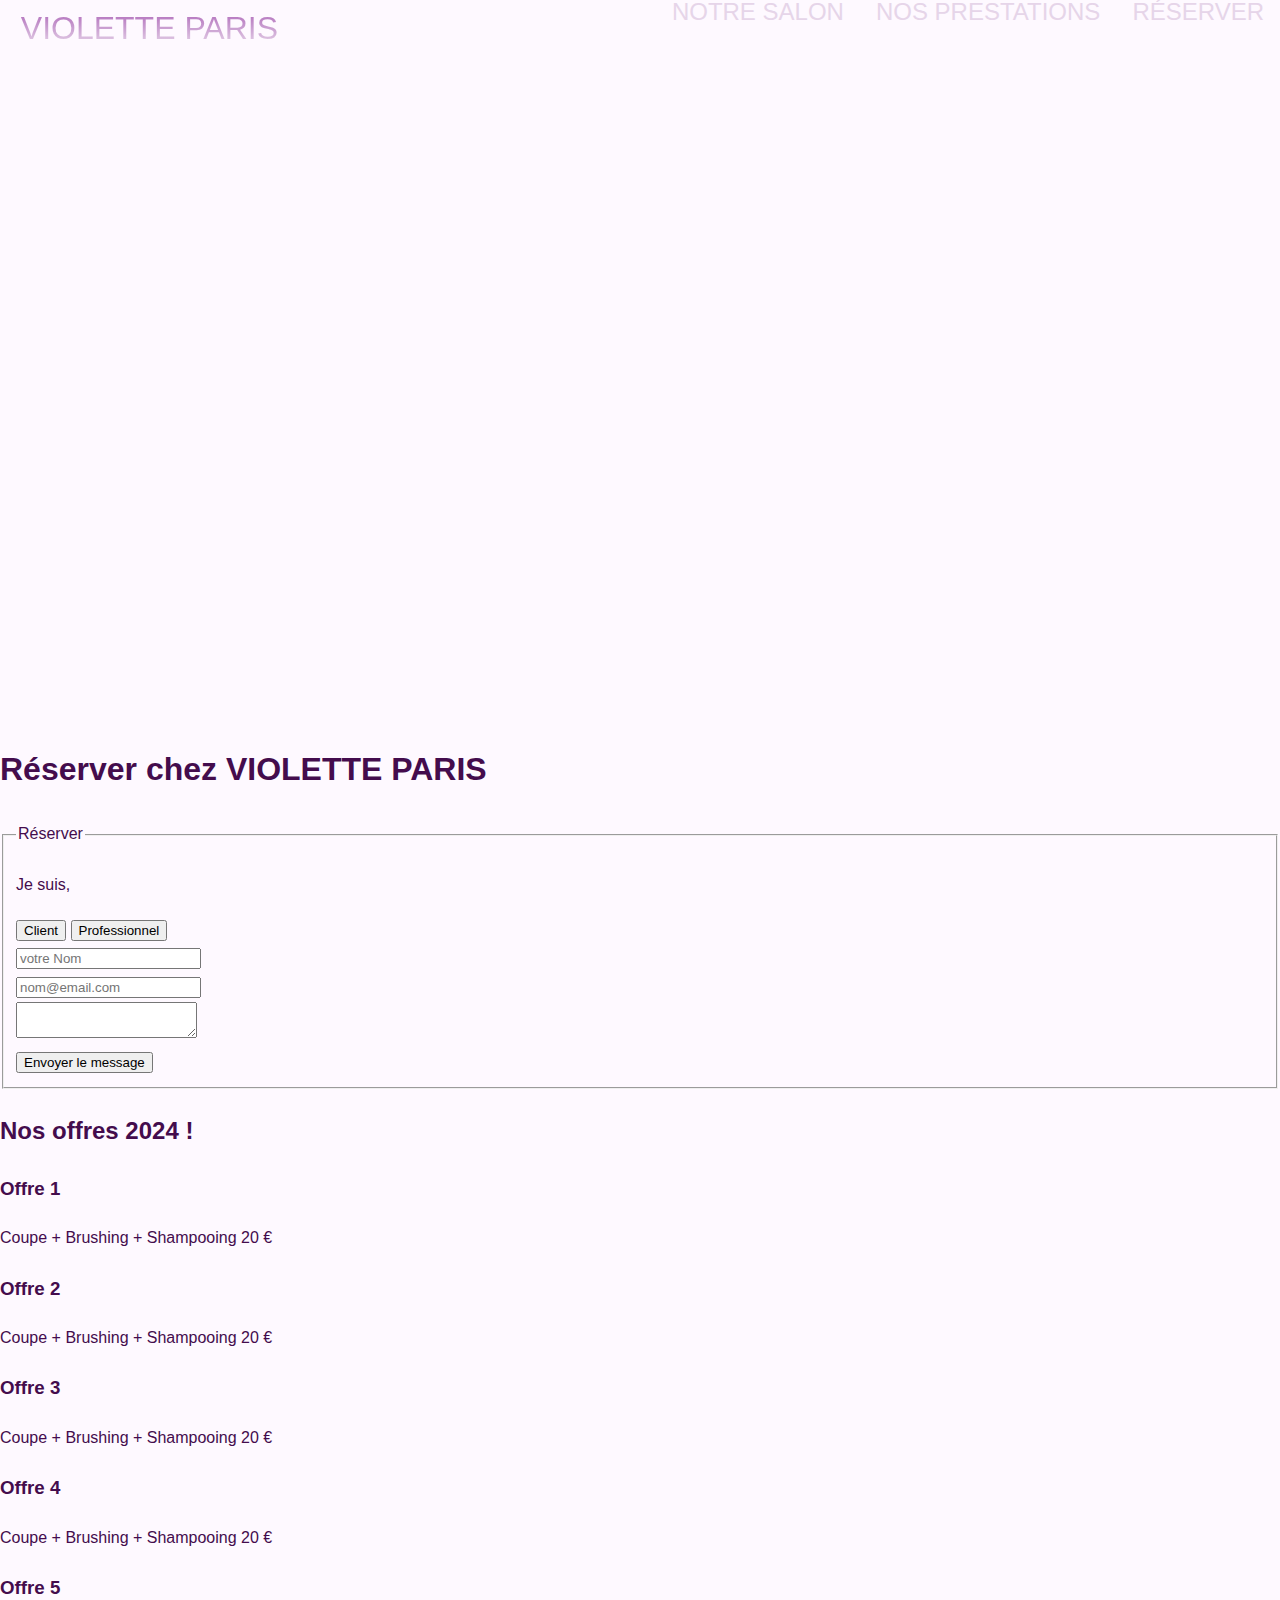
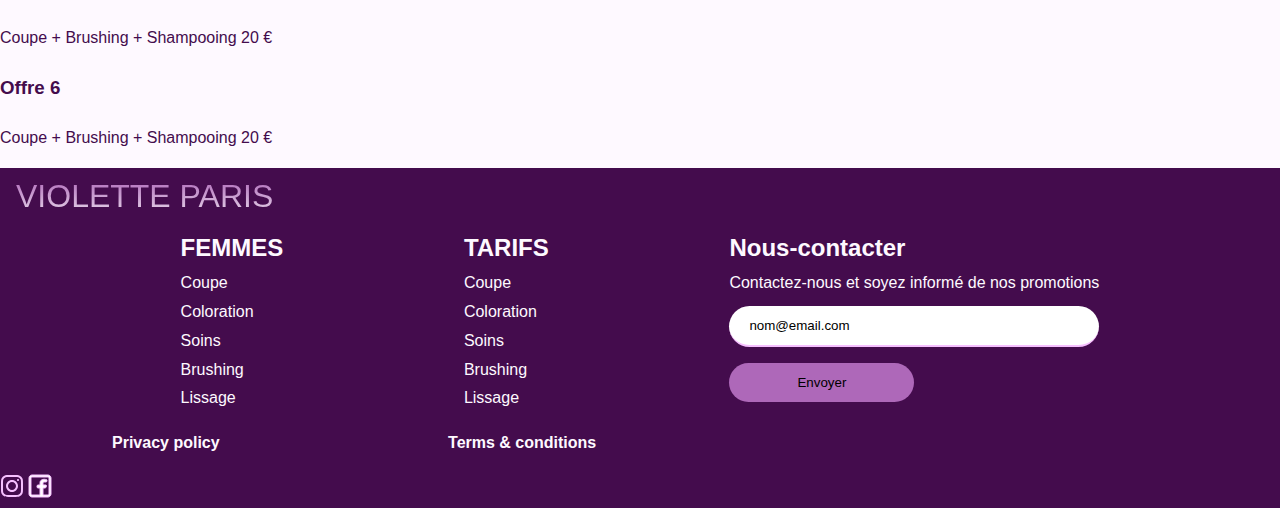
==== Reserver.html @ 9508c9ad "13/10" ====
<!DOCTYPE html>
<html lang="fr">
<head>
    <meta charset="UTF-8">
    <meta name="viewport" content="width=device-width, initial-scale=1.0">
    <title>Reseration Violette</title>
    <link rel="stylesheet" href="./css/style.CSS">
    <link rel="stylesheet" href="https://fonts.googleapis.com/icon?family=Material+Icons">
</head>
<body>
    <header>
        <nav class="topbar">
            <ul>
                <li><a href="#">Notre Salon</a></li>
                <li><a href="#">Nos prestations</a></li>
                <li><a href="#" class="button">Réserver</a></li>
            </ul>
        </nav>
        <a href="Index.html" class="logo">Violette Paris</a>
    </header>
    <main>
    <h1>Réserver chez VIOLETTE PARIS</h1>
    <form action="#" method="post" enctype="multipart/form-data">
    <fieldset>
        <legend>Réserver</legend>
        <p>Je suis, </p>
        <input type="button" value="Client" onclick="msg()" id="Client" name="client">
        <input type="button" value="Professionnel" onclick="msg()" id="Professionnel" name="Professionnel">
        <br>
        <input type="text" id="Nom" name="nom" placeholder="votre Nom" required>
        <br>
        <input type="email" name="email" id="email" placeholder="nom@email.com">
        <br>
        <textarea name="message" id="message"></textarea>
        <br>
        <input type="button" id="envoyer" name="envoyer" value="Envoyer le message">
    </fieldset>
    <h2>Nos offres 2024 !</h2>
    <div>
        <h3>Offre 1</h3>
        <p>Coupe + Brushing + Shampooing <span>20 €</span></p>
    </div>
    <div>
        <h3>Offre 2</h3>
        <p>Coupe + Brushing + Shampooing <span>20 €</span></p>
    </div>
    <div>
        <h3>Offre 3</h3>
        <p>Coupe + Brushing + Shampooing <span>20 €</span></p>
    </div>
    <div>
        <h3>Offre 4</h3>
        <p>Coupe + Brushing + Shampooing <span>20 €</span></p>
    </div>
    <div>
        <h3>Offre 5</h3>
        <p>Coupe + Brushing + Shampooing <span>20 €</span></p>
    </div>
    <div>
        <h3>Offre 6</h3>
        <p>Coupe + Brushing + Shampooing <span>20 €</span></p>
    </div>
    </main>
    <footer class="footer">
        <a href="Index.html" class="logo">Violette Paris</a>
        <div class="femmTarifsContact">
            <div>
                <h2>FEMMES</h2>
                <ul>
                    <li>Coupe</li>
                    <li>Coloration</li>
                    <li>Soins</li>
                    <li>Brushing</li>
                    <li>Lissage</li>
                </ul>
            </div>
            <div>
                <h2>TARIFS</h2>
                <ul>
                    <li>Coupe</li>
                    <li>Coloration</li>
                    <li>Soins</li>
                    <li>Brushing</li>
                    <li>Lissage</li>
                </ul>
            </div>
            <div class="formcontact">
                <h2>Nous-contacter</h2>
                <form action="#">
                    <label for="email">Contactez-nous et soyez informé de nos promotions</label><br>
                    <input type="email" id="email" name="email" value="nom@email.com" autocomplete="given-name"><br>
                    <input type="submit" value="Envoyer">
                </form>
            </div>
        </div>
        <hr>
        <a href="#" class="linksF" >Privacy policy</a>
        <a href="#" class="linksF" >Terms & conditions</a>
        <hr>
        <div class="socialIcons">
            <i><img src="./images/icons/instagram-svgrepo-com.svg" alt="icon_Insta"></i>
            <i><img src="./images/icons/f2.svg" alt="icon_fb"></i>
        </div>
    </footer>
</body>
</html>
---- css/style.CSS ----
* 
{
    box-sizing: border-box;
}

body
{
    font-size: 16px;
    font-family: "Plus Jakarta Sans",sans-serif;
    color: #440C4D;
    line-height: 1.8;
    background-color: #FEF9FF;
    margin: 0;
}

header {
    background-image: url('../images/imgs/imagebanniere.jpg');
    background-position: center left 0;
    height: 80vh;
    background-size: cover;
    object-fit: contain;
}

.topbar
{
    /* position: fixed; */
    background: none;
    /* top: 0;
    left: 0;
    right: 0;
    width: 100%; */
    text-transform: uppercase;
    /* margin-top: 0.3rem; */
    margin: 0;
    padding: 0;
    float: right;
    font-size: 1.5rem;
    line-height:1.5rem;
}
.topbar ul
{
    list-style-type: none;
    display:flex;
    flex-direction: row;
    justify-content: space-between;
}

.topbar ul li a

{
    color: #E6D5E9; 
    text-decoration: none;
    padding: 1rem;
}


.topbar nav a:active 
{
    color: #B78523;
}

.topbar nav a:hover 
{
    color: #AE68B9;
}

/* .topbar .logo
{
    float: left;
    text-decoration: none;
    margin-top: 0;
} */

.logo
{
    background: -webkit-linear-gradient(#AE68B9,#E6D5E9);
    background-clip: text;
    font-size: 2rem;
    -webkit-text-fill-color: transparent;
    text-decoration: none;
    text-transform: uppercase;
    margin: 1.3rem;
}

.banniere img
{
    width: 100%;
    height: auto;
}


.elements
{
    display: flex;
    flex-direction: row;
    justify-content: space-around;
    transform: translateY(-1.1in);
}


.elements div
{
    display: flex;
    /* background-color:#440c4d48; */
    flex-direction: column;
    width: 20%;
    border-spacing: 20px;
    position: relative;
    min-height: 3px;
    align-items: center;
    color: #B78523; 
}


.elements div p
{  
    margin: 0;
    font-size: smaller;
    text-align: center;
}
.svgflex 
{
    padding: 10px;
    margin-top: 20px;
}
.svgflex ul
{
    padding: 0px;
        display: flex;
        flex-direction: row;
        justify-content: space-around;
}

.svgflex li 
    {
        list-style: none;
        height: 137px;
        width: 137px;
        border-radius: 17px;
        /* box-shadow: #AE68B9; */
        background-color: rgb(255, 255, 255);
        margin: 10px;
        /* centrer un unique element verticalement et horizontalement */
        display: flex;
        justify-content: center;
        align-items: center;
        box-shadow: 0 4px 8px 0 rgba(230, 213, 233, 0.8), 0 6px 20px 0 rgba(251, 168, 255, 0.77);
        
    }

    .svgflex li:hover
{
    background-color: #F6C0FF; 
}
    .svgflex p
    {
        
        margin: 10px 60px 10px 60px;
    }

/* Section 2 */


/* .tendances
{
    margin: 2rem;
} */
.tendances .Globaldiv
{
/* background-color: aqua; */
display: flex;
flex-direction: row;
justify-content:space-between;
}

/* div.Galerie 

{
    margin: 0.5rem;
} */


div.Galerie img {
    width:260px;
    height:600px;
    object-fit: cover;
    border-radius: 12px;
    box-shadow: 0 4px 8px 0 rgba(230, 213, 233, 0.8), 0 6px 20px 0 rgba(251, 168, 255, 0.77);
    transition: transform 0.2s;
    /* margin-bottom: 25px; */
}
  
  div.Galerie:hover {
    
    transform: scale(1.1);
  }
  
  
  div.desc {
    font-size: x-large;
    font-weight:bolder;
    padding: 0.2rem;
    text-align: center;
  }

/* section clienteles */


.clientFlex

{
    display: flex;
    flex-direction: row;
    margin: 20px;
    justify-content: space-between;
}

  .clienteles 
  {
/* background-color: #F6C0FF; */
padding: 1.5rem;
  }

div  .clienteles 
{
    background-color: #ffffff;
    margin: 1rem;
    border-radius: 1.8rem;
    box-shadow: 0 4px 8px 0 rgba(230, 213, 233, 0.8), 0 6px 20px 0 rgba(251, 168, 255, 0.77);
}
  .clienteles p
  {
    padding: 0.5rem;
    font-weight: bold;
    text-align: center;
  }

.profile
{
    display:flex;
    padding: 1.5rem;
}
.profile img
{
    width: 100px;
    height: 100px;
    object-fit:cover;
}

.profile p
{
    font-weight: bolder;
    margin-left: 0.5rem;
}




.footer 
{
    background-color: #440C4D;
    color: #FEF9FF; 
}

.footer a
{
    text-decoration: none;
    color: inherit;
    margin: 1rem;
}

.footer .linksF
{
    /* float:initial; */
    font-weight: bold;
    margin: 7rem;
    display: inline;
}

.femmTarifsContact
{
    display: flex;
    justify-items:flex-start;
    justify-content: space-evenly;
}
.footer hr
{
    border-width: 0cap;
}
.femmTarifsContact h2,ul
{
    margin:0;
    padding:0;
    list-style: none;
}

.footer .socialIcons img
{
    width: 1.5rem;
    height: 1.5rem;
    color: #F6C0FF;
    border-color: #F6C0FF;
}

.formcontact input[type=email], input[type=submit] {
    border: none;
    background-color: none;
    border-radius: 1.5rem;
    border-bottom: 2px solid #F6C0FF;
    width: 100%;
  padding: 12px 20px;
  margin: 8px 0;
  box-sizing: border-box;
  }

.formcontact input[type=submit]
  {
    width: 50%;
    background-color: #AE68B9;
    border-bottom:none;
  }
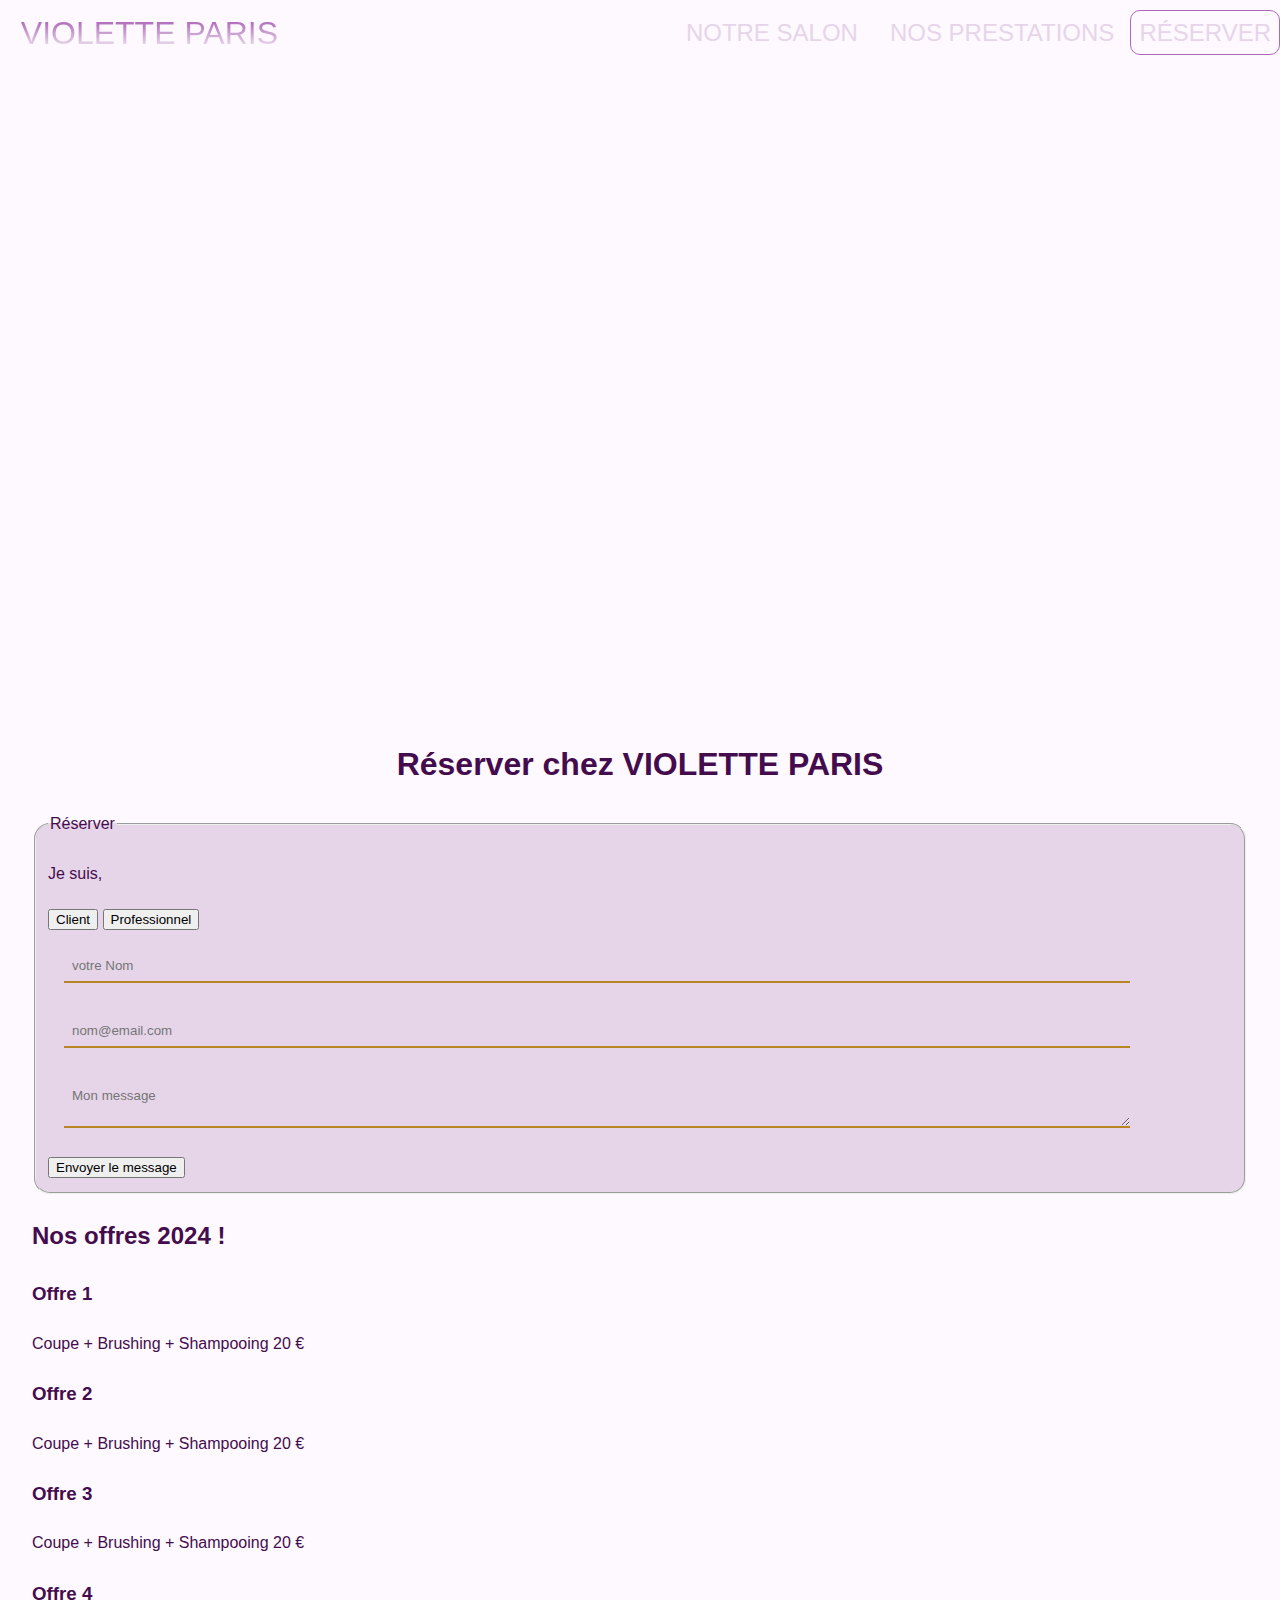
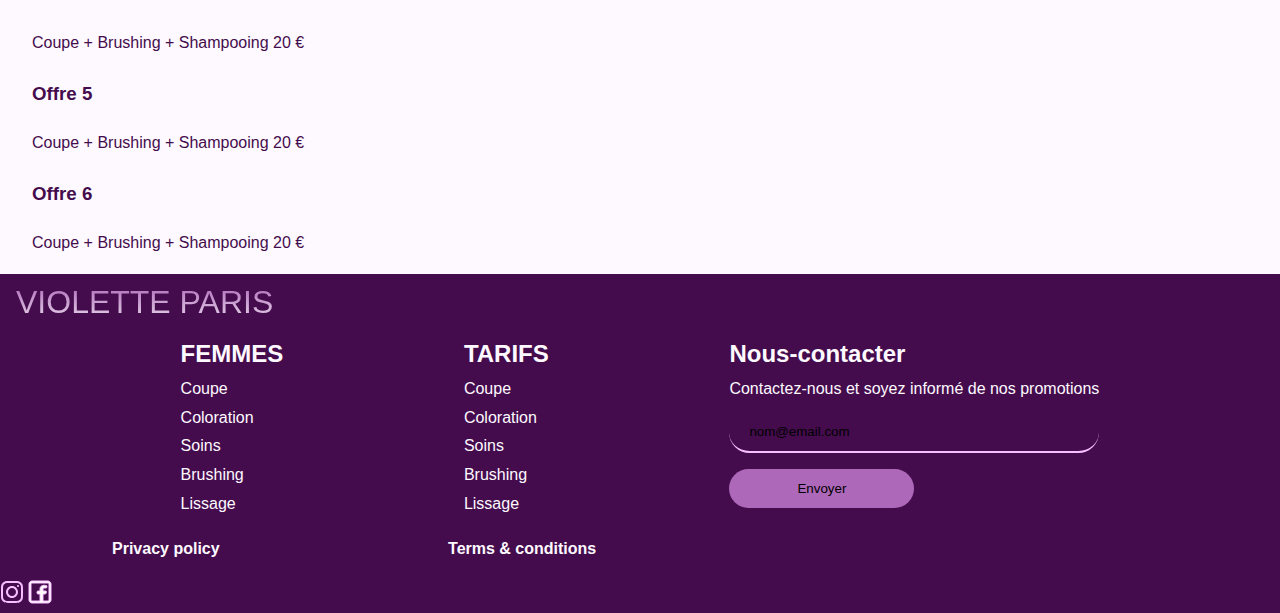
==== commit ccc6dbf5: "15/10" ====
--- a/Reserver.html
+++ b/Reserver.html
@@ -15,8 +15,9 @@
                 <li><a href="#">Nos prestations</a></li>
                 <li><a href="#" class="button">Réserver</a></li>
             </ul>
+            <a href="Index.html" class="logo">Violette Paris</a>
         </nav>
-        <a href="Index.html" class="logo">Violette Paris</a>
+        
     </header>
     <main>
     <h1>Réserver chez VIOLETTE PARIS</h1>
@@ -31,7 +32,7 @@
         <br>
         <input type="email" name="email" id="email" placeholder="nom@email.com">
         <br>
-        <textarea name="message" id="message"></textarea>
+        <textarea rows="2" name="message" id="message" placeholder="Mon message"></textarea>
         <br>
         <input type="button" id="envoyer" name="envoyer" value="Envoyer le message">
     </fieldset>
--- a/css/style.CSS
+++ b/css/style.CSS
@@ -13,6 +13,11 @@
     margin: 0;
 }
 
+main
+{
+    margin:0 2rem;
+}
+
 header {
     background-image: url('../images/imgs/imagebanniere.jpg');
     background-position: center left 0;
@@ -25,6 +30,10 @@
 {
     /* position: fixed; */
     background: none;
+    display: flex;
+    flex-direction: row-reverse;
+    align-items: center;
+    justify-content:space-between;
     /* top: 0;
     left: 0;
     right: 0;
@@ -33,7 +42,7 @@
     /* margin-top: 0.3rem; */
     margin: 0;
     padding: 0;
-    float: right;
+    /* float: right; */
     font-size: 1.5rem;
     line-height:1.5rem;
 }
@@ -53,16 +62,27 @@
     padding: 1rem;
 }
 
-
-.topbar nav a:active 
+.topbar a:active 
 {
     color: #B78523;
 }
 
-.topbar nav a:hover 
+.topbar a:hover 
 {
     color: #AE68B9;
 }
+.topbar .button
+{
+    padding: .5rem;
+    border:1px solid #AE68B9;
+    border-radius: 10px;
+}
+
+.topbar .button:hover
+{
+    /* color: #B78523; */
+}
+
 
 /* .topbar .logo
 {
@@ -160,6 +180,11 @@
 
 /* Section 2 */
 
+h1
+{
+    text-align: center;
+    margin: 1rem;
+}
 
 /* .tendances
 {
@@ -318,4 +343,35 @@
     width: 50%;
     background-color: #AE68B9;
     border-bottom:none;
-  }+  }
+
+/* Form réservation */
+fieldset
+{
+    background-color:#E6D5E9;
+    border-radius: 1rem;
+}
+input[type="text"], input[type="email"], textarea 
+{
+    font-family:"Plus Jakarta Sans",sans-serif;
+    background-color: transparent;
+    border-top: none;
+    border-left: none;
+    border-right: none;
+    border-bottom: 2.5px  solid #B78523 ;
+    width:90%;
+    margin: 1rem;
+    padding: .5rem;
+}
+
+/* input[type="button"]
+{
+    background-color:;
+} */
+
+
+textarea[placeholder]
+{
+font-family:"Plus Jakarta Sans",sans-serif;
+
+}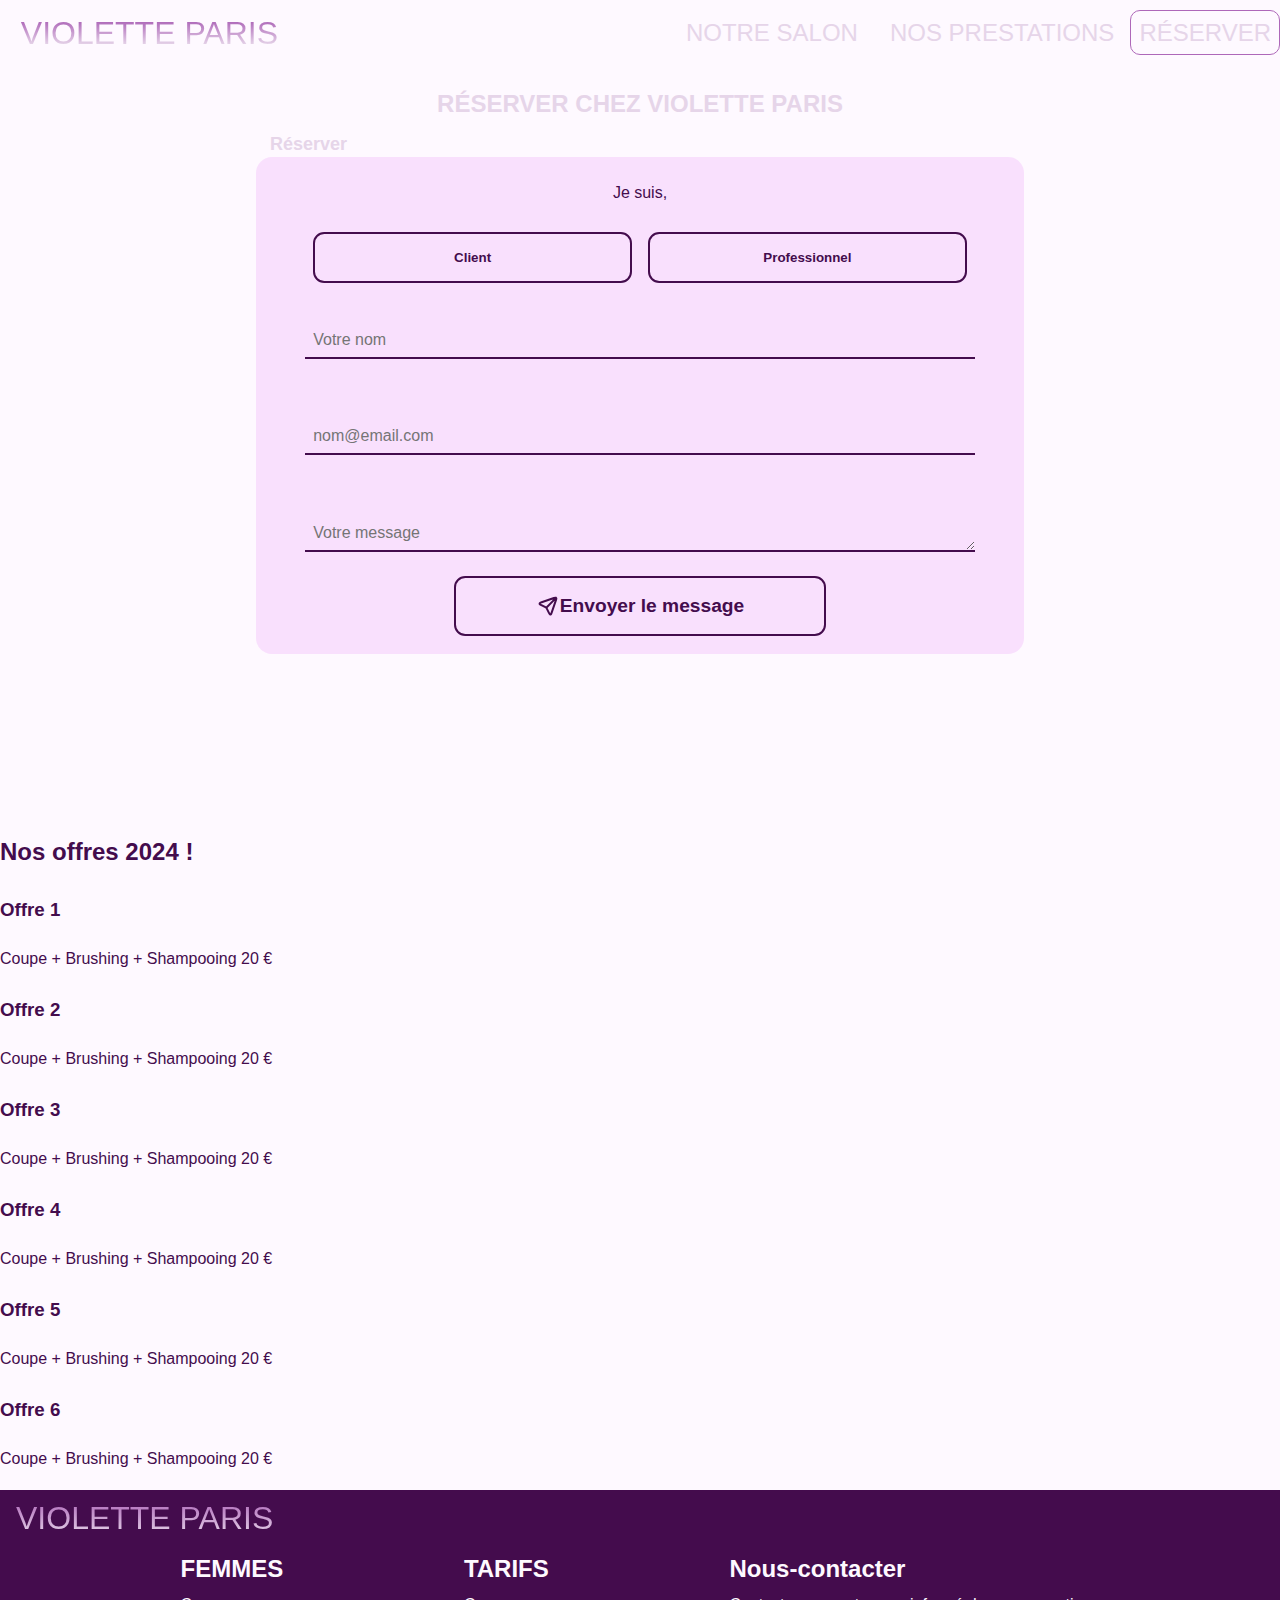
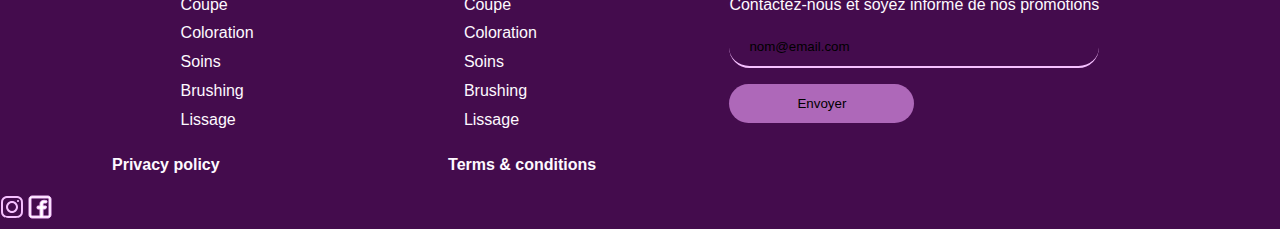
==== commit fc77b280: "17/10" ====
--- a/Reserver.html
+++ b/Reserver.html
@@ -17,25 +17,37 @@
             </ul>
             <a href="Index.html" class="logo">Violette Paris</a>
         </nav>
-        
+        <div class="reservationform">
+            <h1 class="h1Reserver">Réserver chez VIOLETTE PARIS</h1>
+            <form action="#" method="post" enctype="multipart/form-data">
+            <fieldset>
+                <legend>Réserver</legend>
+                <p>Je suis, </p>
+                <div class="clientprof">
+                    <input type="button" value="Client" onclick="msg()" id="Client" name="client">
+                    <input type="button" value="Professionnel" onclick="msg()" id="Professionnel" name="Professionnel">
+                </div>
+                    <input type="text" id="Nom" name="nom" placeholder="Votre nom" required>
+                    <br>
+                    <input type="email" name="email" id="email" placeholder="nom@email.com">
+                    <br>
+                    <textarea rows="1" name="message" id="message" placeholder="Votre message"></textarea>
+                <!-- <input type="button" id="envoyer" name="envoyer" value="Envoyer le message"> -->
+                <button id="envoyer" name="envoyer">
+                    <svg width="64px" height="64px" viewBox="0 0 24 24" fill="none" xmlns="http://www.w3.org/2000/svg" stroke="">
+
+                        <g id="SVGRepo_bgCarrier" stroke-width="0"/>
+                        
+                        <g id="SVGRepo_tracerCarrier" stroke-linecap="round" stroke-linejoin="round"/>
+                        
+                        <g id="SVGRepo_iconCarrier"> <path d="M10.3009 13.6949L20.102 3.89742M10.5795 14.1355L12.8019 18.5804C13.339 19.6545 13.6075 20.1916 13.9458 20.3356C14.2394 20.4606 14.575 20.4379 14.8492 20.2747C15.1651 20.0866 15.3591 19.5183 15.7472 18.3818L19.9463 6.08434C20.2845 5.09409 20.4535 4.59896 20.3378 4.27142C20.2371 3.98648 20.013 3.76234 19.7281 3.66167C19.4005 3.54595 18.9054 3.71502 17.9151 4.05315L5.61763 8.2523C4.48114 8.64037 3.91289 8.83441 3.72478 9.15032C3.56153 9.42447 3.53891 9.76007 3.66389 10.0536C3.80791 10.3919 4.34498 10.6605 5.41912 11.1975L9.86397 13.42C10.041 13.5085 10.1295 13.5527 10.2061 13.6118C10.2742 13.6643 10.3352 13.7253 10.3876 13.7933C10.4468 13.87 10.491 13.9585 10.5795 14.1355Z" stroke="" stroke-width="2" stroke-linecap="round" stroke-linejoin="round"/> </g>
+                        </svg>
+                    
+                    Envoyer le message</button>
+            </fieldset>
+        </div>
     </header>
-    <main>
-    <h1>Réserver chez VIOLETTE PARIS</h1>
-    <form action="#" method="post" enctype="multipart/form-data">
-    <fieldset>
-        <legend>Réserver</legend>
-        <p>Je suis, </p>
-        <input type="button" value="Client" onclick="msg()" id="Client" name="client">
-        <input type="button" value="Professionnel" onclick="msg()" id="Professionnel" name="Professionnel">
-        <br>
-        <input type="text" id="Nom" name="nom" placeholder="votre Nom" required>
-        <br>
-        <input type="email" name="email" id="email" placeholder="nom@email.com">
-        <br>
-        <textarea rows="2" name="message" id="message" placeholder="Mon message"></textarea>
-        <br>
-        <input type="button" id="envoyer" name="envoyer" value="Envoyer le message">
-    </fieldset>
+<section>
     <h2>Nos offres 2024 !</h2>
     <div>
         <h3>Offre 1</h3>
@@ -61,7 +73,7 @@
         <h3>Offre 6</h3>
         <p>Coupe + Brushing + Shampooing <span>20 €</span></p>
     </div>
-    </main>
+</section>
     <footer class="footer">
         <a href="Index.html" class="logo">Violette Paris</a>
         <div class="femmTarifsContact">
--- a/css/style.CSS
+++ b/css/style.CSS
@@ -21,7 +21,7 @@
 header {
     background-image: url('../images/imgs/imagebanniere.jpg');
     background-position: center left 0;
-    height: 80vh;
+    height: 90vh;
     background-size: cover;
     object-fit: contain;
 }
@@ -78,10 +78,10 @@
     border-radius: 10px;
 }
 
-.topbar .button:hover
-{
-    /* color: #B78523; */
-}
+/* .topbar .button:hover
+{
+    color: #B78523;
+} */
 
 
 /* .topbar .logo
@@ -345,20 +345,56 @@
     border-bottom:none;
   }
 
+/* Page Réservation */
+
+/* .reservationform
+{
+  
+} */
+
+
+.h1Reserver
+{
+    color: #E6D5E9;
+    text-transform: uppercase;
+    font-size:1.5rem;
+}
 /* Form réservation */
+
+
 fieldset
 {
-    background-color:#E6D5E9;
+    background-color:#f7d8fdc2;
     border-radius: 1rem;
-}
+    width: 60%;
+    border: none;
+    margin: 0 auto;  
+    display: flex;
+    flex-direction: column;
+    align-items: center;
+
+}
+
+fieldset p
+{
+    margin:0 2rem ;
+}
+
+legend
+{
+    font-size: large;
+    font-weight: bold;
+    transform: translateY(-40%);
+    color: #E6D5E9;
+}
+
 input[type="text"], input[type="email"], textarea 
 {
-    font-family:"Plus Jakarta Sans",sans-serif;
     background-color: transparent;
     border-top: none;
     border-left: none;
     border-right: none;
-    border-bottom: 2.5px  solid #B78523 ;
+    border-bottom: 2.5px  solid #440C4D ;
     width:90%;
     margin: 1rem;
     padding: .5rem;
@@ -370,8 +406,62 @@
 } */
 
 
-textarea[placeholder]
-{
-font-family:"Plus Jakarta Sans",sans-serif;
-
+textarea[placeholder], input[placeholder]
+{
+    font-family:"Plus Jakarta Sans",sans-serif;
+    font-size: 1rem;
+}
+
+.clientprof
+{
+    display: flex;
+    flex-direction: row;
+    margin: 1rem 1rem;
+    justify-content: space-around;
+    width: 90%;
+}
+
+#Professionnel:hover , #Client:hover, #envoyer:hover
+{
+    background-color: #B78523;
+    color: #E6D5E9;
+    border-color: #B78523;
+}
+
+
+#Professionnel, #Client, #envoyer, .reservationform button
+{
+    padding: 1rem;
+    width: 50%;
+    font-family:"Plus Jakarta Sans",sans-serif;
+    color: #440C4D;
+    font-weight: bold;
+    background: none;
+    border: 2px solid #440C4D;
+    border-radius: .7rem;
+    margin: .5rem;
+}
+
+.reservationform button svg
+{
+    width: 1.5rem;
+    height: 1.5rem;
+    color: #440C4D;
+    stroke: #440C4D;
+    /* transform: translateY(35%); */
+}
+
+.reservationform button
+{
+    font-size: larger;
+    display: flex;
+    justify-content: space-evenly;
+    justify-content: center;
+    align-items: center;
+
+}
+
+#envoyer svg:hover
+{
+   stroke :#E6D5E9;
 }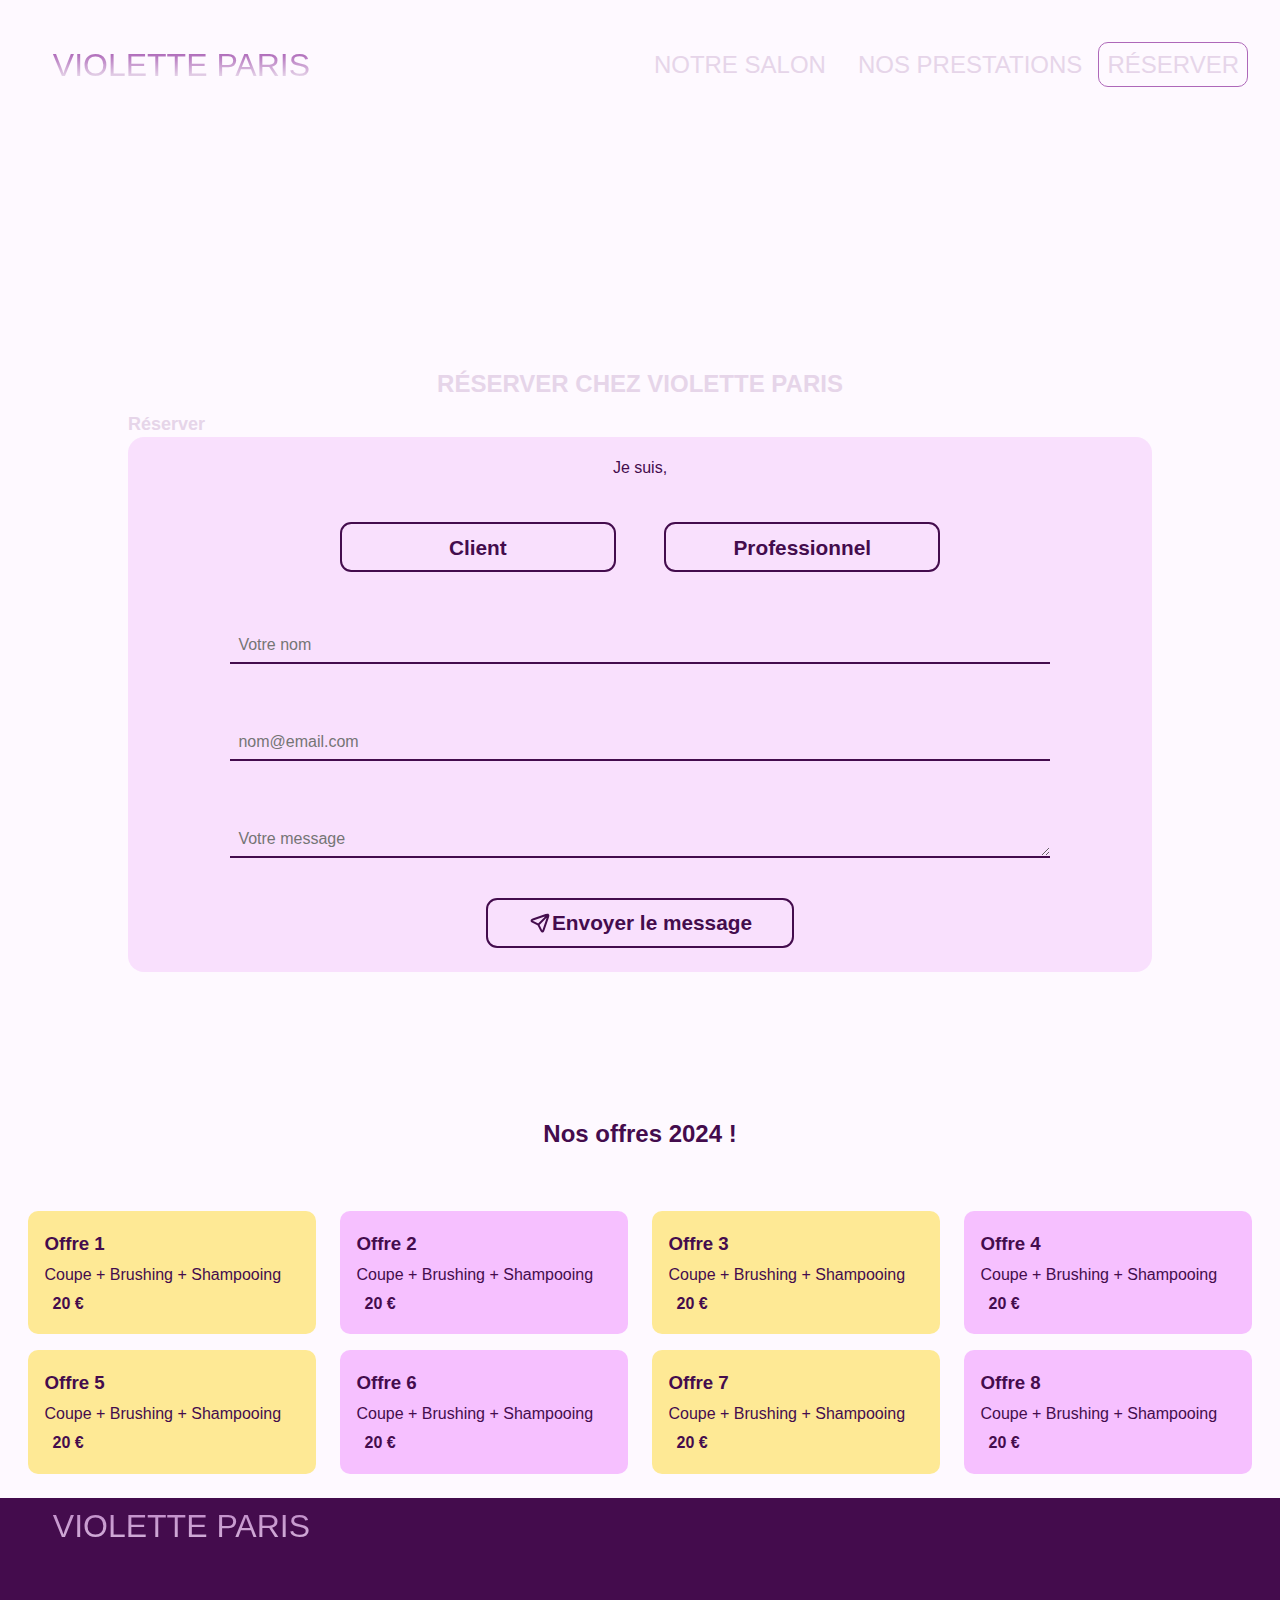
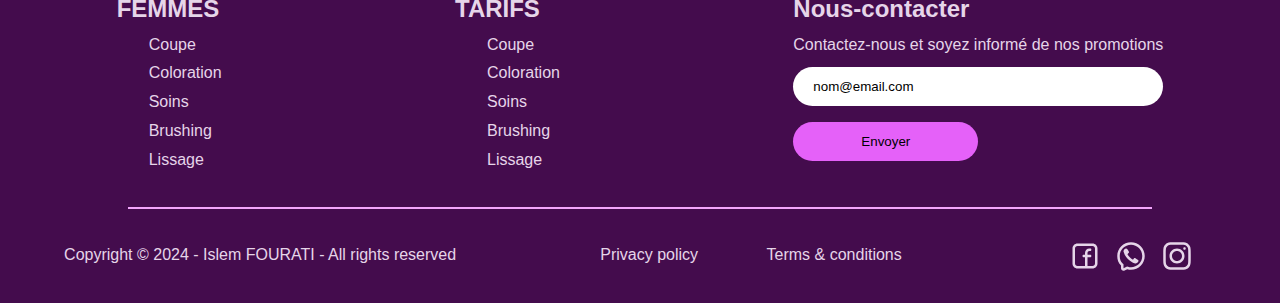
==== commit 40032c4c: "Merge pull request #1 from agweb12/main" ====
--- a/Reserver.html
+++ b/Reserver.html
@@ -1,5 +1,6 @@
 <!DOCTYPE html>
 <html lang="fr">
+
 <head>
     <meta charset="UTF-8">
     <meta name="viewport" content="width=device-width, initial-scale=1.0">
@@ -7,8 +8,9 @@
     <link rel="stylesheet" href="./css/style.CSS">
     <link rel="stylesheet" href="https://fonts.googleapis.com/icon?family=Material+Icons">
 </head>
+
 <body>
-    <header>
+    <header id="header-reservation">
         <nav class="topbar">
             <ul>
                 <li><a href="#">Notre Salon</a></li>
@@ -20,100 +22,155 @@
         <div class="reservationform">
             <h1 class="h1Reserver">Réserver chez VIOLETTE PARIS</h1>
             <form action="#" method="post" enctype="multipart/form-data">
-            <fieldset>
-                <legend>Réserver</legend>
-                <p>Je suis, </p>
-                <div class="clientprof">
-                    <input type="button" value="Client" onclick="msg()" id="Client" name="client">
-                    <input type="button" value="Professionnel" onclick="msg()" id="Professionnel" name="Professionnel">
-                </div>
+                <fieldset>
+                    <legend>Réserver</legend>
+                    <p>Je suis, </p>
+                    <div class="clientprof">
+                        <input type="button" value="Client" onclick="msg()" id="Client" name="client">
+                        <input type="button" value="Professionnel" onclick="msg()" id="Professionnel"
+                            name="Professionnel">
+                    </div>
                     <input type="text" id="Nom" name="nom" placeholder="Votre nom" required>
                     <br>
-                    <input type="email" name="email" id="email" placeholder="nom@email.com">
+                    <input type="email" name="email" id="email" placeholder="nom@email.com" class="emailform">
                     <br>
                     <textarea rows="1" name="message" id="message" placeholder="Votre message"></textarea>
-                <!-- <input type="button" id="envoyer" name="envoyer" value="Envoyer le message"> -->
-                <button id="envoyer" name="envoyer">
-                    <svg width="64px" height="64px" viewBox="0 0 24 24" fill="none" xmlns="http://www.w3.org/2000/svg" stroke="">
-
-                        <g id="SVGRepo_bgCarrier" stroke-width="0"/>
-                        
-                        <g id="SVGRepo_tracerCarrier" stroke-linecap="round" stroke-linejoin="round"/>
-                        
-                        <g id="SVGRepo_iconCarrier"> <path d="M10.3009 13.6949L20.102 3.89742M10.5795 14.1355L12.8019 18.5804C13.339 19.6545 13.6075 20.1916 13.9458 20.3356C14.2394 20.4606 14.575 20.4379 14.8492 20.2747C15.1651 20.0866 15.3591 19.5183 15.7472 18.3818L19.9463 6.08434C20.2845 5.09409 20.4535 4.59896 20.3378 4.27142C20.2371 3.98648 20.013 3.76234 19.7281 3.66167C19.4005 3.54595 18.9054 3.71502 17.9151 4.05315L5.61763 8.2523C4.48114 8.64037 3.91289 8.83441 3.72478 9.15032C3.56153 9.42447 3.53891 9.76007 3.66389 10.0536C3.80791 10.3919 4.34498 10.6605 5.41912 11.1975L9.86397 13.42C10.041 13.5085 10.1295 13.5527 10.2061 13.6118C10.2742 13.6643 10.3352 13.7253 10.3876 13.7933C10.4468 13.87 10.491 13.9585 10.5795 14.1355Z" stroke="" stroke-width="2" stroke-linecap="round" stroke-linejoin="round"/> </g>
+                    <!-- <input type="button" id="envoyer" name="envoyer" value="Envoyer le message"> -->
+                    <button id="envoyer" name="envoyer">
+                        <svg width="64px" height="64px" viewBox="0 0 24 24" fill="none"
+                            xmlns="http://www.w3.org/2000/svg" stroke="">
+                            <g id="SVGRepo_bgCarrier" stroke-width="0" />
+                            <g id="SVGRepo_tracerCarrier" stroke-linecap="round" stroke-linejoin="round" />
+                            <g id="SVGRepo_iconCarrier">
+                                <path
+                                    d="M10.3009 13.6949L20.102 3.89742M10.5795 14.1355L12.8019 18.5804C13.339 19.6545 13.6075 20.1916 13.9458 20.3356C14.2394 20.4606 14.575 20.4379 14.8492 20.2747C15.1651 20.0866 15.3591 19.5183 15.7472 18.3818L19.9463 6.08434C20.2845 5.09409 20.4535 4.59896 20.3378 4.27142C20.2371 3.98648 20.013 3.76234 19.7281 3.66167C19.4005 3.54595 18.9054 3.71502 17.9151 4.05315L5.61763 8.2523C4.48114 8.64037 3.91289 8.83441 3.72478 9.15032C3.56153 9.42447 3.53891 9.76007 3.66389 10.0536C3.80791 10.3919 4.34498 10.6605 5.41912 11.1975L9.86397 13.42C10.041 13.5085 10.1295 13.5527 10.2061 13.6118C10.2742 13.6643 10.3352 13.7253 10.3876 13.7933C10.4468 13.87 10.491 13.9585 10.5795 14.1355Z"
+                                    stroke="" stroke-width="2" stroke-linecap="round" stroke-linejoin="round" />
+                            </g>
                         </svg>
-                    
-                    Envoyer le message</button>
-            </fieldset>
+                        Envoyer le message</button>
+                </fieldset>
+            </form>
         </div>
     </header>
-<section>
-    <h2>Nos offres 2024 !</h2>
-    <div>
-        <h3>Offre 1</h3>
-        <p>Coupe + Brushing + Shampooing <span>20 €</span></p>
-    </div>
-    <div>
-        <h3>Offre 2</h3>
-        <p>Coupe + Brushing + Shampooing <span>20 €</span></p>
-    </div>
-    <div>
-        <h3>Offre 3</h3>
-        <p>Coupe + Brushing + Shampooing <span>20 €</span></p>
-    </div>
-    <div>
-        <h3>Offre 4</h3>
-        <p>Coupe + Brushing + Shampooing <span>20 €</span></p>
-    </div>
-    <div>
-        <h3>Offre 5</h3>
-        <p>Coupe + Brushing + Shampooing <span>20 €</span></p>
-    </div>
-    <div>
-        <h3>Offre 6</h3>
-        <p>Coupe + Brushing + Shampooing <span>20 €</span></p>
-    </div>
-</section>
+    <section>
+        <h2>Nos offres 2024 !</h2>
+        <div class="div-promo">
+            <div>
+                <h3>Offre 1</h3>
+                <p>Coupe + Brushing + Shampooing <span>20 €</span></p>
+            </div>
+            <div>
+                <h3>Offre 2</h3>
+                <p>Coupe + Brushing + Shampooing <span>20 €</span></p>
+            </div>
+            <div>
+                <h3>Offre 3</h3>
+                <p>Coupe + Brushing + Shampooing <span>20 €</span></p>
+            </div>
+            <div>
+                <h3>Offre 4</h3>
+                <p>Coupe + Brushing + Shampooing <span>20 €</span></p>
+            </div>
+            <div>
+                <h3>Offre 5</h3>
+                <p>Coupe + Brushing + Shampooing <span>20 €</span></p>
+            </div>
+            <div>
+                <h3>Offre 6</h3>
+                <p>Coupe + Brushing + Shampooing <span>20 €</span></p>
+            </div>
+            <div>
+                <h3>Offre 7</h3>
+                <p>Coupe + Brushing + Shampooing <span>20 €</span></p>
+            </div>
+            <div>
+                <h3>Offre 8</h3>
+                <p>Coupe + Brushing + Shampooing <span>20 €</span></p>
+            </div>
+        </div>
+    </section>
     <footer class="footer">
         <a href="Index.html" class="logo">Violette Paris</a>
         <div class="femmTarifsContact">
             <div>
                 <h2>FEMMES</h2>
                 <ul>
-                    <li>Coupe</li>
-                    <li>Coloration</li>
-                    <li>Soins</li>
-                    <li>Brushing</li>
-                    <li>Lissage</li>
+                    <li><a href="#">Coupe</a></li>
+                    <li><a href="#">Coloration</a></li>
+                    <li><a href="#">Soins</a></li>
+                    <li><a href="#">Brushing</a></li>
+                    <li><a href="#">Lissage</a></li>
                 </ul>
             </div>
             <div>
                 <h2>TARIFS</h2>
                 <ul>
-                    <li>Coupe</li>
-                    <li>Coloration</li>
-                    <li>Soins</li>
-                    <li>Brushing</li>
-                    <li>Lissage</li>
+                    <li><a href="#">Coupe</a></li>
+                    <li><a href="#">Coloration</a></li>
+                    <li><a href="#">Soins</a></li>
+                    <li><a href="#">Brushing</a></li>
+                    <li><a href="#">Lissage</a></li>
                 </ul>
             </div>
             <div class="formcontact">
                 <h2>Nous-contacter</h2>
                 <form action="#">
                     <label for="email">Contactez-nous et soyez informé de nos promotions</label><br>
-                    <input type="email" id="email" name="email" value="nom@email.com" autocomplete="given-name"><br>
-                    <input type="submit" value="Envoyer">
+                    <input type="email" id="email" name="email" value="nom@email.com" autocomplete="given-name"
+                        class="emailfooter"><br>
+                    <button>Envoyer</button>
                 </form>
             </div>
         </div>
         <hr>
-        <a href="#" class="linksF" >Privacy policy</a>
-        <a href="#" class="linksF" >Terms & conditions</a>
-        <hr>
-        <div class="socialIcons">
-            <i><img src="./images/icons/instagram-svgrepo-com.svg" alt="icon_Insta"></i>
-            <i><img src="./images/icons/f2.svg" alt="icon_fb"></i>
+        <div class="terms">
+            <p>Copyright &copy; 2024 - Islem FOURATI - All rights reserved</p>
+            <div>
+                <a href="#">Privacy policy</a>
+                <a href="#">Terms & conditions</a>
+            </div>
+            <div class="socialIcons">
+                <svg viewBox="0 0 24 24" fill="" xmlns="http://www.w3.org/2000/svg">
+                    <path fill-rule="evenodd" clip-rule="evenodd"
+                        d="M2 6C2 3.79086 3.79086 2 6 2H18C20.2091 2 22 3.79086 22 6V18C22 20.2091 20.2091 22 18 22H6C3.79086 22 2 20.2091 2 18V6ZM6 4C4.89543 4 4 4.89543 4 6V18C4 19.1046 4.89543 20 6 20H12V13H11C10.4477 13 10 12.5523 10 12C10 11.4477 10.4477 11 11 11H12V9.5C12 7.567 13.567 6 15.5 6H16.1C16.6523 6 17.1 6.44772 17.1 7C17.1 7.55228 16.6523 8 16.1 8H15.5C14.6716 8 14 8.67157 14 9.5V11H16.1C16.6523 11 17.1 11.4477 17.1 12C17.1 12.5523 16.6523 13 16.1 13H14V20H18C19.1046 20 20 19.1046 20 18V6C20 4.89543 19.1046 4 18 4H6Z"
+                        fill="" />
+                </svg>
+                <svg viewBox="0 0 24 24" xmlns="http://www.w3.org/2000/svg">
+                    <path
+                        d="M6.014 8.00613C6.12827 7.1024 7.30277 5.87414 8.23488 6.01043L8.23339 6.00894C9.14051 6.18132 9.85859 7.74261 10.2635 8.44465C10.5504 8.95402 10.3641 9.4701 10.0965 9.68787C9.7355 9.97883 9.17099 10.3803 9.28943 10.7834C9.5 11.5 12 14 13.2296 14.7107C13.695 14.9797 14.0325 14.2702 14.3207 13.9067C14.5301 13.6271 15.0466 13.46 15.5548 13.736C16.3138 14.178 17.0288 14.6917 17.69 15.27C18.0202 15.546 18.0977 15.9539 17.8689 16.385C17.4659 17.1443 16.3003 18.1456 15.4542 17.9421C13.9764 17.5868 8 15.27 6.08033 8.55801C5.97237 8.24048 5.99955 8.12044 6.014 8.00613Z" />
+                    <path fill-rule="evenodd" clip-rule="evenodd"
+                        d="M12 23C10.7764 23 10.0994 22.8687 9 22.5L6.89443 23.5528C5.56462 24.2177 4 23.2507 4 21.7639V19.5C1.84655 17.492 1 15.1767 1 12C1 5.92487 5.92487 1 12 1C18.0751 1 23 5.92487 23 12C23 18.0751 18.0751 23 12 23ZM6 18.6303L5.36395 18.0372C3.69087 16.4772 3 14.7331 3 12C3 7.02944 7.02944 3 12 3C16.9706 3 21 7.02944 21 12C21 16.9706 16.9706 21 12 21C11.0143 21 10.552 20.911 9.63595 20.6038L8.84847 20.3397L6 21.7639V18.6303Z" />
+                </svg>
+                <svg viewBox="0 0 24.00 24.00" fill="" xmlns="http://www.w3.org/2000/svg" stroke=""
+                    stroke-width="0.00024000000000000003">
+
+                    <g id="SVGRepo_bgCarrier" stroke-width="0" />
+
+                    <g id="SVGRepo_tracerCarrier" stroke-linecap="round" stroke-linejoin="round" stroke=""
+                        stroke-width="0.9600000000000002" />
+
+                    <g id="SVGRepo_iconCarrier">
+                        <path fill-rule="evenodd" clip-rule="evenodd"
+                            d="M12 18C15.3137 18 18 15.3137 18 12C18 8.68629 15.3137 6 12 6C8.68629 6 6 8.68629 6 12C6 15.3137 8.68629 18 12 18ZM12 16C14.2091 16 16 14.2091 16 12C16 9.79086 14.2091 8 12 8C9.79086 8 8 9.79086 8 12C8 14.2091 9.79086 16 12 16Z"
+                            fill="" />
+                        <path
+                            d="M18 5C17.4477 5 17 5.44772 17 6C17 6.55228 17.4477 7 18 7C18.5523 7 19 6.55228 19 6C19 5.44772 18.5523 5 18 5Z"
+                            fill="" />
+                        <path fill-rule="evenodd" clip-rule="evenodd"
+                            d="M1.65396 4.27606C1 5.55953 1 7.23969 1 10.6V13.4C1 16.7603 1 18.4405 1.65396 19.7239C2.2292 20.8529 3.14708 21.7708 4.27606 22.346C5.55953 23 7.23969 23 10.6 23H13.4C16.7603 23 18.4405 23 19.7239 22.346C20.8529 21.7708 21.7708 20.8529 22.346 19.7239C23 18.4405 23 16.7603 23 13.4V10.6C23 7.23969 23 5.55953 22.346 4.27606C21.7708 3.14708 20.8529 2.2292 19.7239 1.65396C18.4405 1 16.7603 1 13.4 1H10.6C7.23969 1 5.55953 1 4.27606 1.65396C3.14708 2.2292 2.2292 3.14708 1.65396 4.27606ZM13.4 3H10.6C8.88684 3 7.72225 3.00156 6.82208 3.0751C5.94524 3.14674 5.49684 3.27659 5.18404 3.43597C4.43139 3.81947 3.81947 4.43139 3.43597 5.18404C3.27659 5.49684 3.14674 5.94524 3.0751 6.82208C3.00156 7.72225 3 8.88684 3 10.6V13.4C3 15.1132 3.00156 16.2777 3.0751 17.1779C3.14674 18.0548 3.27659 18.5032 3.43597 18.816C3.81947 19.5686 4.43139 20.1805 5.18404 20.564C5.49684 20.7234 5.94524 20.8533 6.82208 20.9249C7.72225 20.9984 8.88684 21 10.6 21H13.4C15.1132 21 16.2777 20.9984 17.1779 20.9249C18.0548 20.8533 18.5032 20.7234 18.816 20.564C19.5686 20.1805 20.1805 19.5686 20.564 18.816C20.7234 18.5032 20.8533 18.0548 20.9249 17.1779C20.9984 16.2777 21 15.1132 21 13.4V10.6C21 8.88684 20.9984 7.72225 20.9249 6.82208C20.8533 5.94524 20.7234 5.49684 20.564 5.18404C20.1805 4.43139 19.5686 3.81947 18.816 3.43597C18.5032 3.27659 18.0548 3.14674 17.1779 3.0751C16.2777 3.00156 15.1132 3 13.4 3Z"
+                            fill="" />
+                    </g>
+
+                </svg>
+            </div>
+
         </div>
+        <!-- <div class="linksF">
+        <a href="#" >Privacy policy</a>
+        <a href="#" >Terms & conditions</a>
+    </div> -->
+
     </footer>
 </body>
+
 </html>--- a/css/style.CSS
+++ b/css/style.CSS
@@ -1,467 +1,500 @@
-* 
-{
-    box-sizing: border-box;
-}
-
-body
-{
-    font-size: 16px;
-    font-family: "Plus Jakarta Sans",sans-serif;
-    color: #440C4D;
-    line-height: 1.8;
-    background-color: #FEF9FF;
-    margin: 0;
-}
-
-main
-{
-    margin:0 2rem;
+* {
+  box-sizing: border-box;
+  margin: 0;
+  padding: 0;
+}
+
+body {
+  font-size: 16px;
+  font-family: "Plus Jakarta Sans", sans-serif;
+  color: #440c4d;
+  line-height: 1.8;
+  background-color: #fef9ff;
+  margin: 0;
+}
+
+main {
+  margin: 0 2rem;
 }
 
 header {
-    background-image: url('../images/imgs/imagebanniere.jpg');
-    background-position: center left 0;
-    height: 90vh;
-    background-size: cover;
-    object-fit: contain;
-}
-
-.topbar
-{
-    /* position: fixed; */
+  position: relative;
+  background-image: url("../images/imgs/imagebanniere.jpg");
+  background-position: center left 0;
+  height: 90vh;
+  background-size: cover;
+  object-fit: contain;
+
+  .topbar {
+    position: absolute;
+    width: 100%;
     background: none;
     display: flex;
     flex-direction: row-reverse;
     align-items: center;
-    justify-content:space-between;
-    /* top: 0;
-    left: 0;
-    right: 0;
-    width: 100%; */
+    justify-content: space-between;
     text-transform: uppercase;
-    /* margin-top: 0.3rem; */
     margin: 0;
-    padding: 0;
-    /* float: right; */
+    padding: 2rem;
     font-size: 1.5rem;
-    line-height:1.5rem;
-}
-.topbar ul
-{
-    list-style-type: none;
-    display:flex;
-    flex-direction: row;
-    justify-content: space-between;
-}
-
-.topbar ul li a
-
-{
-    color: #E6D5E9; 
-    text-decoration: none;
-    padding: 1rem;
-}
-
-.topbar a:active 
-{
-    color: #B78523;
-}
-
-.topbar a:hover 
-{
-    color: #AE68B9;
-}
-.topbar .button
-{
-    padding: .5rem;
-    border:1px solid #AE68B9;
-    border-radius: 10px;
-}
-
-/* .topbar .button:hover
-{
-    color: #B78523;
-} */
-
-
-/* .topbar .logo
-{
-    float: left;
-    text-decoration: none;
-    margin-top: 0;
-} */
-
-.logo
-{
-    background: -webkit-linear-gradient(#AE68B9,#E6D5E9);
-    background-clip: text;
-    font-size: 2rem;
-    -webkit-text-fill-color: transparent;
-    text-decoration: none;
-    text-transform: uppercase;
-    margin: 1.3rem;
-}
-
-.banniere img
-{
-    width: 100%;
-    height: auto;
-}
-
-
-.elements
-{
+    line-height: 1.5rem;
+
+    ul {
+      list-style-type: none;
+      display: flex;
+      flex-direction: row;
+      justify-content: space-between;
+
+      li a {
+        color: #e6d5e9;
+        text-decoration: none;
+        padding: 1rem;
+      }
+    }
+  }
+}
+
+.topbar a:active {
+  color: #b78523;
+}
+
+.topbar a:hover {
+  color: #ae68b9;
+}
+
+.topbar .button {
+  padding: 0.5rem;
+  border: 1px solid #ae68b9;
+  border-radius: 10px;
+}
+
+.logo {
+  background: -webkit-linear-gradient(#ae68b9, #e6d5e9);
+  background-clip: text;
+  font-size: 2rem;
+  -webkit-text-fill-color: transparent;
+  text-decoration: none;
+  text-transform: uppercase;
+  margin: 1.3rem;
+}
+
+.elements {
+  position: absolute;
+  left: 0;
+  bottom: 10%;
+  display: flex;
+  width: 100%;
+  flex-direction: row;
+  justify-content: space-around;
+
+  div {
     display: flex;
-    flex-direction: row;
-    justify-content: space-around;
-    transform: translateY(-1.1in);
-}
-
-
-.elements div
-{
-    display: flex;
-    /* background-color:#440c4d48; */
     flex-direction: column;
     width: 20%;
     border-spacing: 20px;
     position: relative;
     min-height: 3px;
     align-items: center;
-    color: #B78523; 
-}
-
-
-.elements div p
-{  
-    margin: 0;
-    font-size: smaller;
-    text-align: center;
-}
-.svgflex 
-{
-    padding: 10px;
-    margin-top: 20px;
-}
-.svgflex ul
-{
+    color: #b78523;
+
+    p {
+      margin: 0;
+      font-size: smaller;
+      text-align: center;
+    }
+  }
+}
+
+.svgflex {
+  padding: 10px;
+  margin-top: 20px;
+
+  ul {
     padding: 0px;
-        display: flex;
-        flex-direction: row;
-        justify-content: space-around;
-}
-
-.svgflex li 
-    {
-        list-style: none;
-        height: 137px;
-        width: 137px;
-        border-radius: 17px;
-        /* box-shadow: #AE68B9; */
-        background-color: rgb(255, 255, 255);
-        margin: 10px;
-        /* centrer un unique element verticalement et horizontalement */
-        display: flex;
-        justify-content: center;
-        align-items: center;
-        box-shadow: 0 4px 8px 0 rgba(230, 213, 233, 0.8), 0 6px 20px 0 rgba(251, 168, 255, 0.77);
-        
-    }
-
-    .svgflex li:hover
-{
-    background-color: #F6C0FF; 
-}
-    .svgflex p
-    {
-        
-        margin: 10px 60px 10px 60px;
-    }
-
-/* Section 2 */
-
-h1
-{
-    text-align: center;
-    margin: 1rem;
-}
-
-/* .tendances
-{
-    margin: 2rem;
-} */
-.tendances .Globaldiv
-{
-/* background-color: aqua; */
-display: flex;
-flex-direction: row;
-justify-content:space-between;
-}
-
-/* div.Galerie 
-
-{
-    margin: 0.5rem;
-} */
-
-
-div.Galerie img {
-    width:260px;
-    height:600px;
-    object-fit: cover;
-    border-radius: 12px;
-    box-shadow: 0 4px 8px 0 rgba(230, 213, 233, 0.8), 0 6px 20px 0 rgba(251, 168, 255, 0.77);
-    transition: transform 0.2s;
-    /* margin-bottom: 25px; */
-}
-  
-  div.Galerie:hover {
-    
-    transform: scale(1.1);
-  }
-  
-  
-  div.desc {
-    font-size: x-large;
-    font-weight:bolder;
-    padding: 0.2rem;
-    text-align: center;
-  }
-
-/* section clienteles */
-
-
-.clientFlex
-
-{
     display: flex;
     flex-direction: row;
-    margin: 20px;
-    justify-content: space-between;
-}
-
-  .clienteles 
-  {
-/* background-color: #F6C0FF; */
-padding: 1.5rem;
-  }
-
-div  .clienteles 
-{
-    background-color: #ffffff;
-    margin: 1rem;
-    border-radius: 1.8rem;
-    box-shadow: 0 4px 8px 0 rgba(230, 213, 233, 0.8), 0 6px 20px 0 rgba(251, 168, 255, 0.77);
-}
-  .clienteles p
-  {
-    padding: 0.5rem;
-    font-weight: bold;
-    text-align: center;
-  }
-
-.profile
-{
-    display:flex;
-    padding: 1.5rem;
-}
-.profile img
-{
-    width: 100px;
-    height: 100px;
-    object-fit:cover;
-}
-
-.profile p
-{
-    font-weight: bolder;
-    margin-left: 0.5rem;
-}
-
-
-
-
-.footer 
-{
-    background-color: #440C4D;
-    color: #FEF9FF; 
-}
-
-.footer a
-{
-    text-decoration: none;
-    color: inherit;
-    margin: 1rem;
-}
-
-.footer .linksF
-{
-    /* float:initial; */
-    font-weight: bold;
-    margin: 7rem;
-    display: inline;
-}
-
-.femmTarifsContact
-{
-    display: flex;
-    justify-items:flex-start;
-    justify-content: space-evenly;
-}
-.footer hr
-{
-    border-width: 0cap;
-}
-.femmTarifsContact h2,ul
-{
-    margin:0;
-    padding:0;
-    list-style: none;
-}
-
-.footer .socialIcons img
-{
-    width: 1.5rem;
-    height: 1.5rem;
-    color: #F6C0FF;
-    border-color: #F6C0FF;
-}
-
-.formcontact input[type=email], input[type=submit] {
-    border: none;
-    background-color: none;
-    border-radius: 1.5rem;
-    border-bottom: 2px solid #F6C0FF;
-    width: 100%;
+    justify-content: space-around;
+
+    li {
+      list-style: none;
+      height: 137px;
+      width: 137px;
+      border-radius: 17px;
+      background-color: rgb(255, 255, 255);
+      margin: 10px;
+      display: flex;
+      justify-content: center;
+      align-items: center;
+      box-shadow: 0 4px 8px 0 rgba(230, 213, 233, 0.8),
+        0 6px 20px 0 rgba(251, 168, 255, 0.77);
+    }
+  }
+
+  p {
+    margin: 10px 60px 10px 60px;
+  }
+}
+
+.svgflex .svgflex .svgflex li:hover {
+  background-color: #f6c0ff;
+}
+
+/* Section 2 */
+
+h1 {
+  text-align: center;
+  margin: 1rem;
+}
+
+.tendances .Globaldiv {
+  display: flex;
+  flex-direction: row;
+  justify-content: space-between;
+}
+
+div.Galerie img {
+  width: 260px;
+  height: 600px;
+  object-fit: cover;
+  border-radius: 12px;
+  box-shadow: 0 4px 8px 0 rgba(230, 213, 233, 0.8),
+    0 6px 20px 0 rgba(251, 168, 255, 0.77);
+  transition: transform 0.2s;
+  /* margin-bottom: 25px; */
+}
+
+div.Galerie:hover {
+  transform: scale(1.1);
+}
+
+div.desc {
+  font-size: x-large;
+  font-weight: bolder;
+  padding: 0.2rem;
+  text-align: center;
+}
+
+/* section clienteles */
+
+.clientFlex {
+  display: flex;
+  flex-direction: row;
+  margin: 20px;
+  justify-content: space-between;
+}
+
+.clienteles {
+  /* background-color: #F6C0FF; */
+  padding: 1.5rem;
+}
+
+div .clienteles {
+  background-color: #ffffff;
+  margin: 1rem;
+  border-radius: 1.8rem;
+  box-shadow: 0 4px 8px 0 rgba(230, 213, 233, 0.8),
+    0 6px 20px 0 rgba(251, 168, 255, 0.77);
+}
+
+.clienteles p {
+  padding: 0.5rem;
+  font-weight: bold;
+  text-align: center;
+}
+
+.profile {
+  display: flex;
+  padding: 1.5rem;
+}
+
+.profile img {
+  width: 100px;
+  height: 100px;
+  object-fit: cover;
+}
+
+.profile p {
+  font-weight: bolder;
+  margin-left: 0.5rem;
+}
+
+/* footer */
+
+.footer {
+  background-color: #440c4d;
+  color: #e6d5e9;
+}
+
+.footer a {
+  text-decoration: none;
+  color: inherit;
+  padding: 2rem;
+}
+
+.footer a:hover {
+  color: #b78523;
+}
+
+.footer hr {
+  border: 0.5px solid rgb(243, 165, 252);
+  width: 80%;
+  margin: 0 auto;
+}
+
+.footer div {
+  padding: 1rem;
+  justify-content: space-around;
+}
+
+.terms {
+  display: flex;
+  align-items: center;
+}
+
+.footer .linksF {
+  padding: 1.5rem;
+  justify-content: space-around;
+  margin: 0.5rem;
+  display: inline;
+}
+
+.femmTarifsContact {
+  display: flex;
+  justify-items: flex-start;
+  justify-content: space-evenly;
+}
+
+.femmTarifsContact,
+ul {
+  margin: 0;
+  padding: 0;
+  list-style: none;
+}
+
+.socialIcons {
+  display: flex;
+  justify-content: center;
+  padding: 1.5rem;
+}
+
+.socialIcons svg {
+  width: 30px;
+  height: 30px;
+  /* fill: #e8bcef; */
+  fill: #e6d5e9;
+  margin: 0 0.5rem;
+
+  &:hover {
+    fill: #b78523;
+  }
+}
+
+.emailfooter {
+  border-color: #ae68b9;
+}
+
+/* footer contact formulaire */
+
+.formcontact .emailform,
+.emailfooter {
+  background-color: none;
+  border-radius: 1.5rem;
+  border-bottom: 2px solid #f6c0ff;
+  width: 100%;
   padding: 12px 20px;
   margin: 8px 0;
   box-sizing: border-box;
-  }
-
-.formcontact input[type=submit]
-  {
-    width: 50%;
-    background-color: #AE68B9;
-    border-bottom:none;
-  }
-
-/* Page Réservation */
-
-/* .reservationform
-{
-  
-} */
-
-
-.h1Reserver
-{
-    color: #E6D5E9;
-    text-transform: uppercase;
-    font-size:1.5rem;
-}
+  border: none;
+}
+
+.formcontact button {
+  width: 50%;
+  background-color: #e561f9;
+  border-bottom: none;
+  border-radius: 1.5rem;
+  padding: 12px 20px;
+  margin: 8px 0;
+  border: none;
+  transition: 2s ease;
+}
+
+button:hover {
+  transform: scale(1.1);
+}
+
+/****************** Page Réservation **********************/
+
+#header-reservation {
+  background-image: url("../images/imgs/imagebanniere.jpg");
+  background-position: center left 0;
+  height: 120vh;
+  background-size: cover;
+  object-fit: contain;
+
+  .reservationform {
+    position: absolute;
+    bottom: 10%;
+    left: 0;
+    width: 100%;
+  }
+}
+
+.h1Reserver {
+  color: #e6d5e9;
+  text-transform: uppercase;
+  font-size: 1.5rem;
+}
+
 /* Form réservation */
 
-
-fieldset
-{
-    background-color:#f7d8fdc2;
-    border-radius: 1rem;
-    width: 60%;
-    border: none;
-    margin: 0 auto;  
-    display: flex;
-    flex-direction: column;
-    align-items: center;
-
-}
-
-fieldset p
-{
-    margin:0 2rem ;
-}
-
-legend
-{
-    font-size: large;
-    font-weight: bold;
-    transform: translateY(-40%);
-    color: #E6D5E9;
-}
-
-input[type="text"], input[type="email"], textarea 
-{
-    background-color: transparent;
-    border-top: none;
-    border-left: none;
-    border-right: none;
-    border-bottom: 2.5px  solid #440C4D ;
-    width:90%;
-    margin: 1rem;
-    padding: .5rem;
-}
-
-/* input[type="button"]
-{
-    background-color:;
-} */
-
-
-textarea[placeholder], input[placeholder]
-{
-    font-family:"Plus Jakarta Sans",sans-serif;
-    font-size: 1rem;
-}
-
-.clientprof
-{
+fieldset {
+  background-color: #f7d8fdc2;
+  border-radius: 1rem;
+  width: 80%;
+  border: none;
+  margin: 0 auto;
+  display: flex;
+  flex-direction: column;
+  align-items: center;
+}
+
+fieldset p {
+  margin: 0 2rem;
+}
+
+legend {
+  font-size: large;
+  font-weight: bold;
+  transform: translateY(-40%);
+  color: #e6d5e9;
+}
+
+input[type="text"],
+.emailform,
+textarea {
+  background-color: transparent;
+  border-top: none;
+  border-left: none;
+  border-right: none;
+  border-bottom: 2.5px solid #440c4d;
+  width: 80%;
+  margin: 1rem;
+  padding: 0.5rem;
+}
+
+textarea[placeholder],
+input[placeholder] {
+  font-family: "Plus Jakarta Sans", sans-serif;
+  font-size: 1rem;
+  color: #440c4d;
+}
+
+.clientprof {
+  display: flex;
+  flex-direction: row;
+  margin: 1rem 1rem;
+  justify-content: center;
+  width: 90%;
+}
+
+#Professionnel,
+#Client,
+#envoyer,
+.reservationform button {
+  padding: 1rem;
+  /* outline: none; */
+  width: 30%;
+  height: 50px;
+  line-height: .8;
+  font-size: 1.3rem;
+  font-family: "Plus Jakarta Sans", sans-serif;
+  color: #440c4d;
+  font-weight: bold;
+  background-color: transparent;
+  border: 2px solid #440c4d;
+  border-radius: 0.7rem;
+  margin: 1.5rem;
+  transition: all .5s ease-in-out;
+}
+
+input:focus,
+textarea:focus {
+  outline: none;
+}
+
+#Professionnel:hover,
+#Client:hover,
+#envoyer:hover {
+  background-color: #b78523;
+  color: #e6d5e9;
+  border: 0px solid #b78523;
+  /* stroke: #e6d5e9; */
+}
+
+#envoyer:hover svg {
+  stroke: #e6d5e9;
+}
+
+.reservationform button svg {
+  width: 1.5rem;
+  height: 1.5rem;
+  color: #440c4d;
+  stroke: #440c4d;
+  transition: all .5s ease-in-out;
+  /* transform: translateY(35%); */
+}
+
+.reservationform button {
+  font-size: larger;
+  display: flex;
+  justify-content: space-evenly;
+  justify-content: center;
+  align-items: center;
+}
+
+#envoyer svg:hover {
+  stroke: #e6d5e9;
+}
+
+/* Section Offres */
+
+section {
+  h2 {
+    padding: 2rem;
+    text-align: center;
+  }
+
+  .div-promo {
     display: flex;
     flex-direction: row;
-    margin: 1rem 1rem;
+    flex-wrap: wrap;
     justify-content: space-around;
-    width: 90%;
-}
-
-#Professionnel:hover , #Client:hover, #envoyer:hover
-{
-    background-color: #B78523;
-    color: #E6D5E9;
-    border-color: #B78523;
-}
-
-
-#Professionnel, #Client, #envoyer, .reservationform button
-{
+    margin: 1rem;
+    transition: 7s ease;
+  }
+
+  .div-promo div {
+    background-color: #f6c0ff;
+    border-radius: 10px;
+    width: 23%;
     padding: 1rem;
-    width: 50%;
-    font-family:"Plus Jakarta Sans",sans-serif;
-    color: #440C4D;
-    font-weight: bold;
-    background: none;
-    border: 2px solid #440C4D;
-    border-radius: .7rem;
-    margin: .5rem;
-}
-
-.reservationform button svg
-{
-    width: 1.5rem;
-    height: 1.5rem;
-    color: #440C4D;
-    stroke: #440C4D;
-    /* transform: translateY(35%); */
-}
-
-.reservationform button
-{
-    font-size: larger;
-    display: flex;
-    justify-content: space-evenly;
-    justify-content: center;
-    align-items: center;
-
-}
-
-#envoyer svg:hover
-{
-   stroke :#E6D5E9;
+    margin: 0.5rem;
+
+    h3 {
+      font-weight: bold;
+    }
+
+    span {
+      font-weight: bolder;
+      margin: 0.5rem;
+    }
+
+    &:hover {
+      transform: scale(1.1);
+    }
+  }
+
+  .div-promo div:nth-child(odd) {
+    background-color: #fee995;
+  }
 }